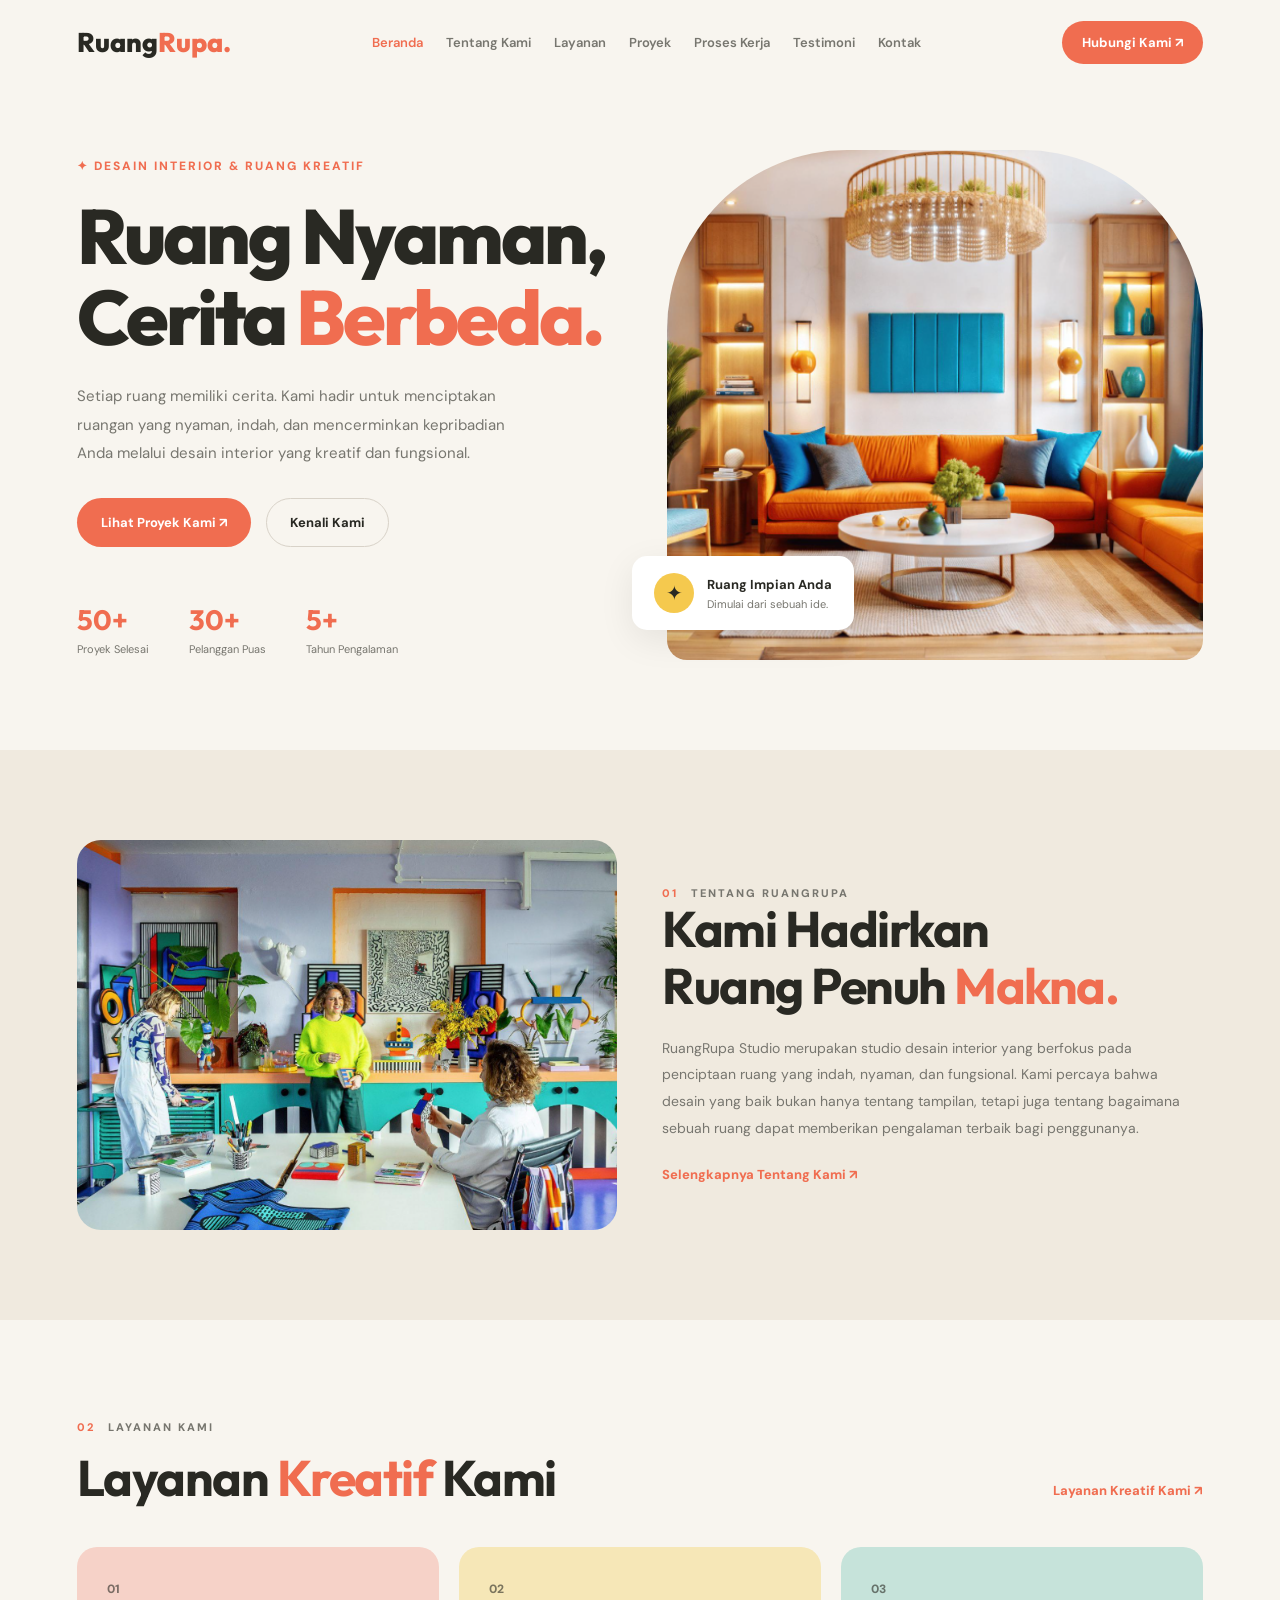
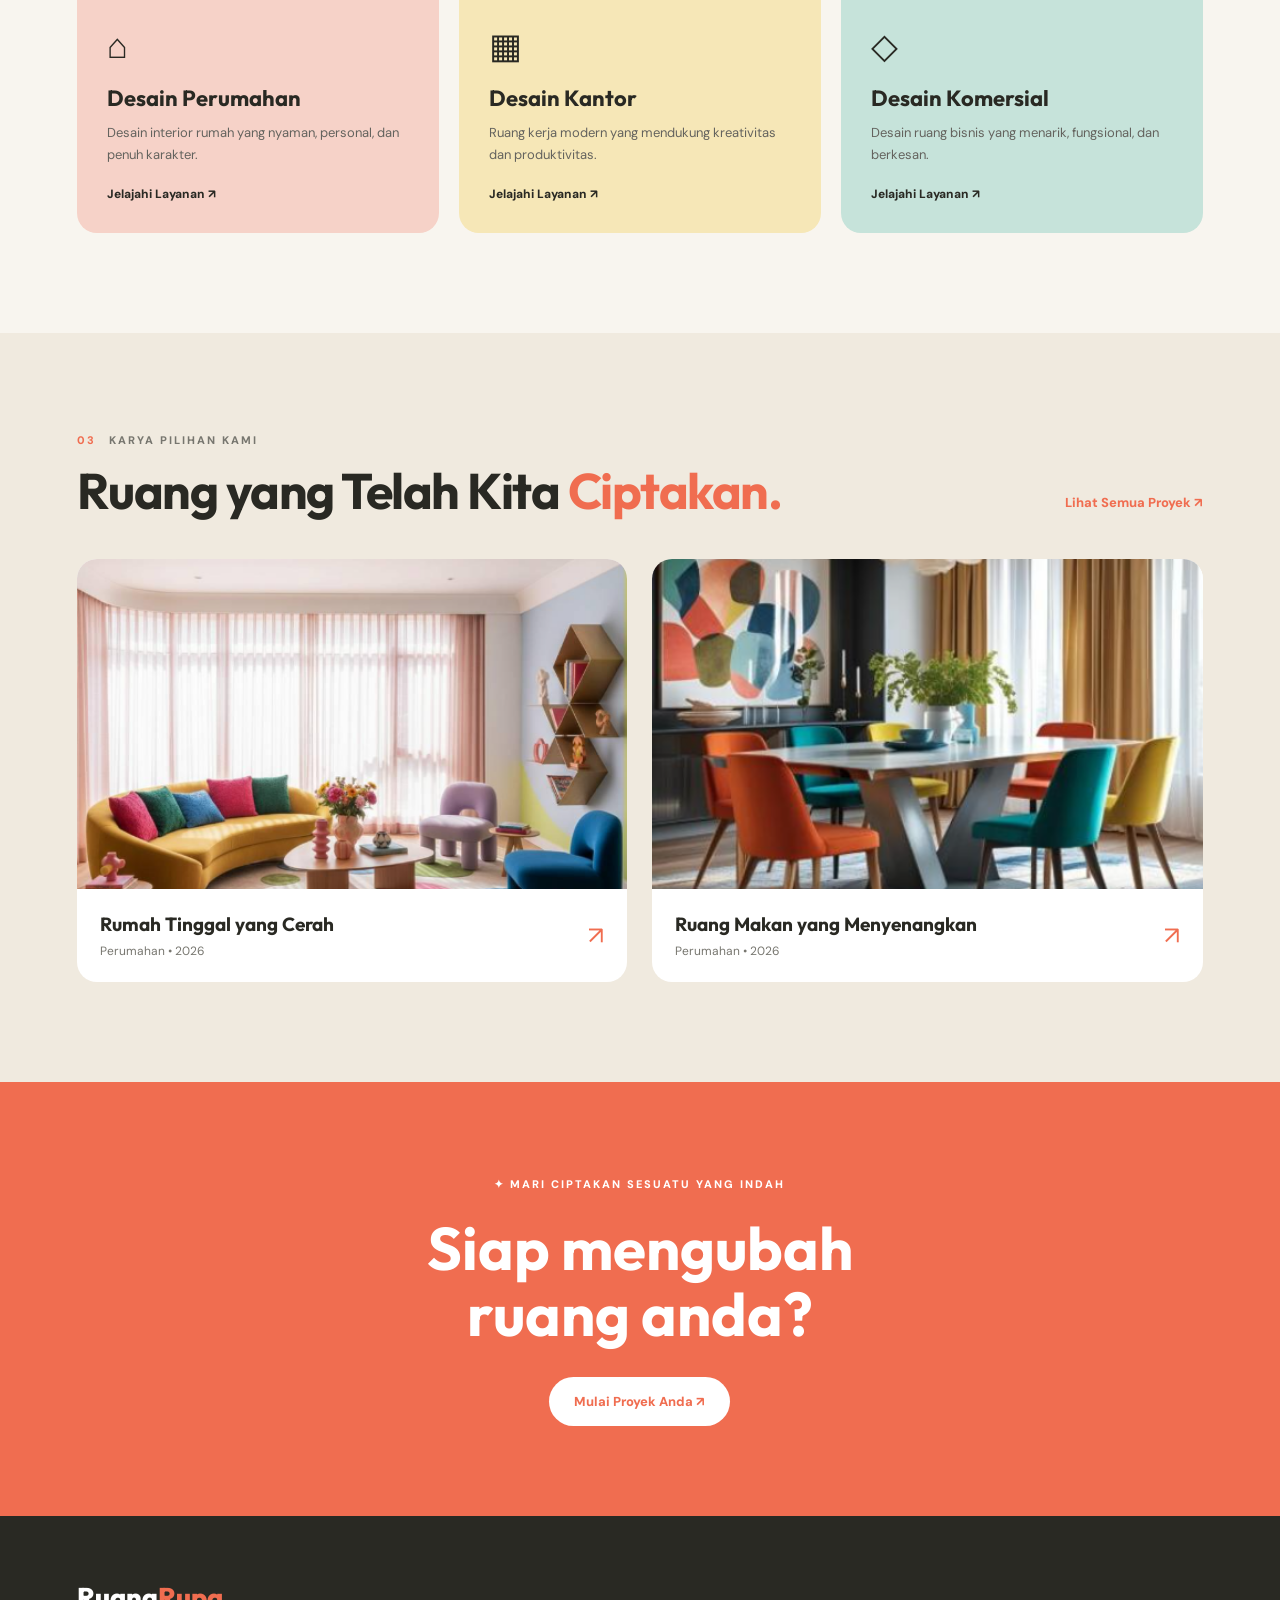
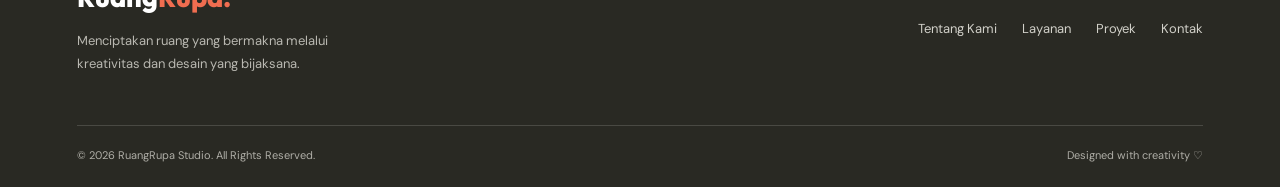
==== index.html @ 7ce514e0 "first commit" ====
<!DOCTYPE html>
<html lang="id">
<head>
    <meta charset="UTF-8">
    <meta name="viewport" content="width=device-width, initial-scale=1.0">
    <title>RuangRupa Studio | Bring Your Space to Life</title>

    <!-- Google Fonts -->
    <link rel="preconnect" href="https://fonts.googleapis.com">
    <link rel="preconnect" href="https://fonts.gstatic.com" crossorigin>
    <link href="https://fonts.googleapis.com/css2?family=DM+Sans:wght@400;500;600;700;800&family=Outfit:wght@400;500;600;700;800&display=swap" rel="stylesheet">

    <!-- CSS -->
    <link rel="stylesheet" href="css/style.css">
</head>
<body>

    <!-- HEADER -->
    <header id="arafah_header">
        <div class="arafah_container arafah_navbar">

            <a href="index.html" class="arafah_logo">
                Ruang<span>Rupa.</span>
            </a>

            <nav class="arafah_nav_menu" id="arafah_nav_menu">
                <a href="index.html" class="arafah_nav_link arafah_active">Beranda</a>
                <a href="about.html" class="arafah_nav_link">Tentang Kami</a>
                <a href="services.html" class="arafah_nav_link">Layanan</a>
                <a href="projects.html" class="arafah_nav_link">Proyek</a>
                <a href="process.html" class="arafah_nav_link">Proses Kerja</a>
                <a href="testimonials.html" class="arafah_nav_link">Testimoni</a>
                <a href="contact.html" class="arafah_nav_link">Kontak</a>
            </nav>

            <a href="contact.html" class="arafah_nav_button">
                Hubungi Kami ↗
            </a>

            <button class="arafah_hamburger" id="arafah_hamburger"
                aria-label="Buka menu" aria-expanded="false">
                ☰
            </button>

        </div>
    </header>


    <!-- HERO SECTION -->
    <section class="arafah_hero">
        <div class="arafah_container arafah_hero_content">

            <div class="arafah_hero_text">
                <span class="arafah_subtitle">
                    ✦ DESAIN INTERIOR & RUANG KREATIF
                </span>

                <h1>
                    Ruang Nyaman,<br>
                    Cerita <span>Berbeda.</span>
                </h1>

                <p>
                    Setiap ruang memiliki cerita. Kami hadir untuk
                    menciptakan ruangan yang nyaman, indah, dan
                    mencerminkan kepribadian Anda melalui desain
                    interior yang kreatif dan fungsional.
                </p>

                <div class="arafah_hero_buttons">
                    <a href="projects.html" class="arafah_btn_primary">
                        Lihat Proyek Kami ↗
                    </a>

                    <a href="about.html" class="arafah_btn_secondary">
                        Kenali Kami
                    </a>
                </div>

                <div class="arafah_hero_stats">
                    <div>
                        <h3>50+</h3>
                        <p>Proyek Selesai</p>
                    </div>

                    <div>
                        <h3>30+</h3>
                        <p>Pelanggan Puas</p>
                    </div>

                    <div>
                        <h3>5+</h3>
                        <p>Tahun Pengalaman</p>
                    </div>
                </div>
            </div>

            <div class="arafah_hero_image">
                <img src="images/hero_interior.png"
                    alt="Desain interior ruang keluarga modern">

                <div class="arafah_floating_card">
                    <span>✦</span>
                    <div>
                        <h4>Ruang Impian Anda</h4>
                        <p>Dimulai dari sebuah ide.</p>
                    </div>
                </div>
            </div>

        </div>
    </section>


    <!-- ABOUT PREVIEW -->
    <section class="arafah_about_section">
        <div class="arafah_container arafah_about_content">
            <div class="arafah_about_image">
                <img src="images/about.png"
                    alt="Desain interior ruang keluarga modern berwarna cerah">
            </div>
            
            <div class="arafah_about_text">
                <div class="arafah_section_label">
                    <span>01</span> TENTANG RUANGRUPA
                </div>
                <h2>
                    Kami Hadirkan<br>
                    Ruang Penuh <span>Makna.</span>
                </h2>

                <p>
                    RuangRupa Studio merupakan studio desain interior yang
                    berfokus pada penciptaan ruang yang indah, nyaman, dan
                    fungsional. Kami percaya bahwa desain yang baik bukan
                    hanya tentang tampilan, tetapi juga tentang bagaimana
                    sebuah ruang dapat memberikan pengalaman terbaik bagi
                    penggunanya.
                </p>

                <a href="about.html" class="arafah_text_link">
                    Selengkapnya Tentang Kami ↗
                </a>
            </div>

        </div>
    </section>


    <!-- SERVICES PREVIEW -->
    <section class="arafah_services_section">
        <div class="arafah_container">

            <div class="arafah_section_heading">
                <div>
                    <div class="arafah_section_label">
                        <span>02</span> LAYANAN KAMI
                    </div>

                    <h2>Layanan <span>Kreatif</span>  Kami</h2>
                </div>

                <a href="services.html" class="arafah_text_link">
                    Layanan Kreatif Kami ↗
                </a>
            </div>

            <div class="arafah_service_grid">

                <div class="arafah_service_card arafah_service_coral">
                    <span class="arafah_service_number">01</span>
                    <div class="arafah_service_icon">⌂</div>
                    <h3>Desain Perumahan</h3>
                    <p>
                        Desain interior rumah yang nyaman,
                        personal, dan penuh karakter.
                    </p>
                    <a href="services.html">Jelajahi Layanan ↗</a>
                </div>

                <div class="arafah_service_card arafah_service_yellow">
                    <span class="arafah_service_number">02</span>
                    <div class="arafah_service_icon">▦</div>
                    <h3>Desain Kantor</h3>
                    <p>
                        Ruang kerja modern yang mendukung
                        kreativitas dan produktivitas.
                    </p>
                    <a href="services.html">Jelajahi Layanan ↗</a>
                </div>

                <div class="arafah_service_card arafah_service_teal">
                    <span class="arafah_service_number">03</span>
                    <div class="arafah_service_icon">◇</div>
                    <h3>Desain Komersial</h3>
                    <p>
                        Desain ruang bisnis yang menarik,
                        fungsional, dan berkesan.
                    </p>
                    <a href="services.html">Jelajahi Layanan ↗</a>
                </div>

            </div>
        </div>
    </section>


    <!-- PROJECT PREVIEW -->
    <section class="arafah_projects_section">
        <div class="arafah_container">

            <div class="arafah_section_heading">
                <div>
                    <div class="arafah_section_label">
                        <span>03</span> KARYA PILIHAN KAMI
                    </div>

                    <h2>Ruang yang Telah Kita <span>Ciptakan.</span></h2>
                </div>

                <a href="projects.html" class="arafah_text_link">
                    Lihat Semua Proyek ↗
                </a>
            </div>

            <div class="arafah_project_grid">

                <a href="projects.html" class="arafah_project_card">
                    <img src="images/ruang-keluarga.png"
                        alt="Desain interior ruang keluarga">
                    <div class="arafah_project_info">
                        <div>
                            <h3>Rumah Tinggal yang Cerah</h3>
                            <p>Perumahan • 2026</p>
                        </div>
                        <span>↗</span>
                    </div>
                </a>

                <a href="projects.html" class="arafah_project_card">
                    <img src="images/ruang-makan.png"
                        alt="Desain interior ruang makan">
                    <div class="arafah_project_info">
                        <div>
                            <h3>Ruang Makan yang Menyenangkan</h3>
                            <p>Perumahan • 2026</p>
                        </div>
                        <span>↗</span>
                    </div>
                </a>

            </div>
        </div>
    </section>


    <!-- CTA -->
    <section class="arafah_cta_section">
        <div class="arafah_container arafah_cta_content">
            <span>✦ MARI CIPTAKAN SESUATU YANG INDAH</span>
            <h2>Siap mengubah<br>ruang anda?</h2>
            <a href="contact.html" class="arafah_btn_light">
                Mulai Proyek Anda ↗
            </a>
        </div>
    </section>


    <!-- FOOTER -->
    <footer id="arafah_footer">
        <div class="arafah_container arafah_footer_content">

            <div>
                <a href="index.html" class="arafah_logo">
                    Ruang<span>Rupa.</span>
                </a>

                <p>
                    Menciptakan ruang yang bermakna melalui
                    kreativitas dan desain yang bijaksana.
                </p>
            </div>

            <div class="arafah_footer_links">
                <a href="about.html">Tentang Kami</a>
                <a href="services.html">Layanan</a>
                <a href="projects.html">Proyek</a>
                <a href="contact.html">Kontak</a>
            </div>

        </div>

        <div class="arafah_container arafah_copyright">
            <p>© 2026 RuangRupa Studio. All Rights Reserved.</p>
            <p>Designed with creativity ♡</p>
        </div>
    </footer>


    <!-- JAVASCRIPT -->
    <script src="js/script.js"></script>

</body>
</html>
---- css/style.css ----
/* ==================================================
   RUANGRUPA STUDIO
   INTERIOR DESIGN & CREATIVE SPACE
   ================================================== */


/* 1. RESET & DASAR */

* {
    margin: 0;
    padding: 0;
    box-sizing: border-box;
}

:root {
    --arafah_coral: #F06D50;
    --arafah_yellow: #F5C94E;
    --arafah_teal: #62B7A5;
    --arafah_purple: #A98BD4;
    --arafah_cream: #F8F5EF;
    --arafah_dark: #292923;
    --arafah_gray: #77766F;
    --arafah_white: #FFFFFF;
}

html {
    scroll-behavior: smooth;
}

body {
    font-family: 'DM Sans', sans-serif;
    background: var(--arafah_cream);
    color: var(--arafah_dark);
}

a {
    text-decoration: none;
    color: inherit;
}

button {
    font-family: inherit;
}

img {
    display: block;
    width: 100%;
    object-fit: cover;
}

.arafah_container {
    width: 88%;
    max-width: 1200px;
    margin: auto;
}


/* 2. HEADER & NAVBAR */

#arafah_header {
    width: 100%;
    background: var(--arafah_cream);
    position: sticky;
    top: 0;
    z-index: 1000;
}

.arafah_navbar {
    min-height: 85px;
    display: flex;
    align-items: center;
    justify-content: space-between;
    gap: 25px;
}

.arafah_logo {
    display: inline-block;
    font-family: 'Outfit', sans-serif;
    font-size: 27px;
    font-weight: 800;
    line-height: 1.2;
    white-space: nowrap;
    flex-shrink: 0;
}

.arafah_logo span {
    color: var(--arafah_coral);
}

.arafah_nav_menu {
    display: flex;
    align-items: center;
    gap: 23px;
}

.arafah_nav_link {
    font-size: 13px;
    font-weight: 600;
    color: var(--arafah_gray);
    transition: 0.3s;
}

.arafah_nav_link:hover,
.arafah_nav_link.arafah_active {
    color: var(--arafah_coral);
}

.arafah_nav_button {
    background: var(--arafah_coral);
    color: white;
    padding: 13px 20px;
    border-radius: 30px;
    font-size: 13px;
    font-weight: 700;
    transition: 0.3s;
}

.arafah_nav_button:hover {
    background: var(--arafah_dark);
    transform: translateY(-3px);
}

.arafah_hamburger {
    display: none;
    background: none;
    border: none;
    font-size: 27px;
    cursor: pointer;
}


/* 3. HERO SECTION */

.arafah_hero {
    padding: 65px 0 90px;
}

.arafah_hero_content {
    display: grid;
    grid-template-columns: 1fr 1fr;
    align-items: center;
    gap: 55px;
}

.arafah_subtitle {
    display: inline-block;
    color: var(--arafah_coral);
    font-size: 12px;
    font-weight: 800;
    letter-spacing: 2px;
    margin-bottom: 22px;
}

.arafah_hero_text h1 {
    font-family: 'Outfit', sans-serif;
    font-size: clamp(55px, 6vw, 83px);
    line-height: 1.05;
    font-weight: 800;
    letter-spacing: -3px;
}

.arafah_hero_text h1 span {
    color: var(--arafah_coral);
}

.arafah_hero_text > p {
    max-width: 450px;
    margin-top: 25px;
    color: var(--arafah_gray);
    font-size: 15px;
    line-height: 1.9;
}

.arafah_hero_buttons {
    display: flex;
    align-items: center;
    gap: 15px;
    margin-top: 30px;
    flex-wrap: wrap;
}

.arafah_btn_primary {
    background: var(--arafah_coral);
    color: white;
    padding: 16px 24px;
    border-radius: 30px;
    font-size: 13px;
    font-weight: 700;
    transition: 0.3s;
}

.arafah_btn_primary:hover {
    background: var(--arafah_dark);
    transform: translateY(-3px);
}

.arafah_btn_secondary {
    border: 1px solid #D8D2C8;
    padding: 15px 23px;
    border-radius: 30px;
    font-size: 13px;
    font-weight: 700;
    transition: 0.3s;
}

.arafah_btn_secondary:hover {
    border-color: var(--arafah_coral);
    color: var(--arafah_coral);
}

.arafah_hero_stats {
    display: flex;
    gap: 40px;
    margin-top: 55px;
    flex-wrap: wrap;
}

.arafah_hero_stats h3 {
    font-family: 'Outfit', sans-serif;
    font-size: 28px;
    color: var(--arafah_coral);
}

.arafah_hero_stats p {
    color: var(--arafah_gray);
    font-size: 11px;
    margin-top: 5px;
}

.arafah_hero_image {
    height: 510px;
    position: relative;
}

.arafah_hero_image > img {
    height: 100%;
    border-radius: 180px 180px 20px 20px;
}

.arafah_floating_card {
    position: absolute;
    bottom: 30px;
    left: -35px;
    background: white;
    padding: 17px 22px;
    border-radius: 15px;
    display: flex;
    align-items: center;
    gap: 13px;
    box-shadow: 0 10px 35px rgba(0,0,0,0.08);
}

.arafah_floating_card > span {
    background: var(--arafah_yellow);
    width: 40px;
    height: 40px;
    display: grid;
    place-items: center;
    border-radius: 50%;
    font-size: 20px;
}

.arafah_floating_card h4 {
    font-size: 13px;
}

.arafah_floating_card p {
    font-size: 11px;
    color: var(--arafah_gray);
    margin-top: 4px;
}


/* 4. SECTION LABEL */

.arafah_section_label {
    font-size: 11px;
    font-weight: 800;
    letter-spacing: 2px;
    color: var(--arafah_gray);
}

.arafah_section_label span {
    color: var(--arafah_coral);
    margin-right: 8px;
}


/* 5. ABOUT SECTION */

.arafah_about_section {
    background: #F0EADF;
    padding: 90px 0;
}

.arafah_about_content {
    display: grid;
    grid-template-columns: 0.7fr 1.3fr;
    gap: 60px;
}

.arafah_about_text h2,
.arafah_section_heading h2 {
    font-family: 'Outfit', sans-serif;
    font-size: clamp(35px, 4vw, 50px);
    line-height: 1.15;
    letter-spacing: -1.5px;
}

.arafah_about_text h2 span,
.arafah_section_heading h2 span {
    color: var(--arafah_coral);
}

.arafah_about_text > p {
    color: var(--arafah_gray);
    max-width: 550px;
    line-height: 1.9;
    font-size: 14px;
    margin-top: 20px;
}

.arafah_text_link {
    display: inline-block;
    color: var(--arafah_coral);
    font-size: 13px;
    font-weight: 800;
    margin-top: 25px;
    transition: 0.3s;
}

.arafah_text_link:hover {
    transform: translateX(5px);
}


/* 6. SERVICES SECTION */

.arafah_services_section,
.arafah_projects_section {
    padding: 100px 0;
}

.arafah_section_heading {
    display: flex;
    align-items: end;
    justify-content: space-between;
    gap: 20px;
    margin-bottom: 40px;
}

.arafah_section_heading h2 {
    margin-top: 15px;
}

.arafah_section_heading > .arafah_text_link {
    margin-bottom: 8px;
}

.arafah_service_grid {
    display: grid;
    grid-template-columns: repeat(3, 1fr);
    gap: 20px;
}

.arafah_service_card {
    padding: 30px;
    border-radius: 20px;
    min-height: 285px;
    position: relative;
    transition: 0.3s;
}

.arafah_service_card:hover {
    transform: translateY(-8px);
}

.arafah_service_coral {
    background: #F6D2C8;
}

.arafah_service_yellow {
    background: #F6E7B7;
}

.arafah_service_teal {
    background: #C6E3DA;
}

.arafah_service_number {
    font-size: 12px;
    font-weight: 800;
    opacity: 0.6;
}

.arafah_service_icon {
    font-size: 35px;
    margin-top: 25px;
}

.arafah_service_card h3 {
    font-family: 'Outfit', sans-serif;
    font-size: 22px;
    margin-top: 15px;
}

.arafah_service_card p {
    color: #64635E;
    font-size: 13px;
    line-height: 1.7;
    margin-top: 10px;
}

.arafah_service_card a {
    display: inline-block;
    margin-top: 20px;
    font-size: 12px;
    font-weight: 800;
}


/* 7. PROJECT SECTION */

.arafah_projects_section {
    background: #F0EADF;
}

.arafah_project_grid {
    display: grid;
    grid-template-columns: repeat(2, 1fr);
    gap: 25px;
}

.arafah_project_card {
    overflow: hidden;
    border-radius: 20px;
    background: white;
}

.arafah_project_card > img {
    height: 330px;
    transition: 0.5s;
}

.arafah_project_card:hover > img {
    transform: scale(1.05);
}

.arafah_project_info {
    display: flex;
    justify-content: space-between;
    align-items: center;
    padding: 23px;
}

.arafah_project_info h3 {
    font-family: 'Outfit', sans-serif;
    font-size: 19px;
}

.arafah_project_info p {
    color: var(--arafah_gray);
    font-size: 12px;
    margin-top: 7px;
}

.arafah_project_info > span {
    color: var(--arafah_coral);
    font-size: 25px;
}


/* 8. CTA SECTION */

.arafah_cta_section {
    padding: 90px 0;
    background: var(--arafah_coral);
    text-align: center;
    color: white;
}

.arafah_cta_content > span {
    font-size: 11px;
    font-weight: 800;
    letter-spacing: 2px;
}

.arafah_cta_content h2 {
    font-family: 'Outfit', sans-serif;
    font-size: clamp(40px, 5vw, 60px);
    line-height: 1.1;
    margin: 22px 0 30px;
}

.arafah_btn_light {
    display: inline-block;
    background: white;
    color: var(--arafah_coral);
    padding: 16px 25px;
    border-radius: 30px;
    font-size: 13px;
    font-weight: 800;
    transition: 0.3s;
}

.arafah_btn_light:hover {
    transform: translateY(-4px);
    background: var(--arafah_dark);
    color: white;
}


/* 9. FOOTER */

#arafah_footer {
    background: var(--arafah_dark);
    color: white;
    padding: 65px 0 25px;
}

.arafah_footer_content {
    display: flex;
    justify-content: space-between;
    gap: 30px;
}

.arafah_footer_content .arafah_logo {
    color: white;
}

.arafah_footer_content > div:first-child > p {
    max-width: 300px;
    color: #B9B8B1;
    font-size: 13px;
    line-height: 1.8;
    margin-top: 15px;
}

.arafah_footer_links {
    display: flex;
    gap: 25px;
    flex-wrap: wrap;
    align-items: center;
}

.arafah_footer_links a {
    font-size: 13px;
    color: #D1D0C9;
    transition: 0.3s;
}

.arafah_footer_links a:hover {
    color: var(--arafah_coral);
}

.arafah_copyright {
    border-top: 1px solid #494943;
    margin-top: 50px;
    padding-top: 22px;
    display: flex;
    justify-content: space-between;
    gap: 15px;
    flex-wrap: wrap;
}

.arafah_copyright p {
    color: #AFAEA7;
    font-size: 11px;
}


/* 10. RESPONSIVE TABLET */

@media (max-width: 1050px) {

    .arafah_nav_menu {
        gap: 12px;
    }

    .arafah_nav_link {
        font-size: 11px;
    }

    .arafah_nav_button {
        padding: 11px 14px;
    }

    .arafah_hero_content {
        gap: 35px;
    }

    .arafah_hero_image {
        height: 430px;
    }
}


/* 11. RESPONSIVE MOBILE */

@media (max-width: 768px) {

    .arafah_container {
        width: 90%;
    }

    .arafah_navbar {
        min-height: 75px;
    }

    .arafah_nav_button {
        display: none;
    }

    .arafah_hamburger {
        display: block;
    }

    .arafah_nav_menu {
        display: none;
        position: absolute;
        top: 75px;
        left: 0;
        width: 100%;
        padding: 25px 5%;
        background: var(--arafah_cream);
        flex-direction: column;
        align-items: flex-start;
        gap: 22px;
        box-shadow: 0 10px 20px rgba(0,0,0,0.06);
    }

    .arafah_nav_menu.arafah_show {
        display: flex;
    }

    .arafah_nav_link {
        font-size: 14px;
    }

    .arafah_hero {
        padding: 45px 0 70px;
    }

    .arafah_hero_content {
        grid-template-columns: 1fr;
    }

    .arafah_hero_text h1 {
        font-size: 60px;
    }

    .arafah_hero_image {
        height: 400px;
        margin: 10px 15px 0;
    }

    .arafah_floating_card {
        left: -15px;
    }

    .arafah_hero_stats {
        gap: 25px;
        margin-top: 40px;
    }

    .arafah_about_section,
    .arafah_services_section,
    .arafah_projects_section {
        padding: 70px 0;
    }

    .arafah_about_content {
        grid-template-columns: 1fr;
        gap: 30px;
    }

    .arafah_section_heading {
        align-items: flex-start;
        flex-direction: column;
    }

    .arafah_service_grid {
        grid-template-columns: 1fr;
    }

    .arafah_project_grid {
        grid-template-columns: 1fr;
    }

    .arafah_project_card > img {
        height: 280px;
    }

    .arafah_footer_content {
        flex-direction: column;
    }

    .arafah_footer_links {
        gap: 18px;
    }

    .arafah_copyright {
        flex-direction: column;
    }
}


/* 12. RESPONSIVE SMALL MOBILE */

@media (max-width: 400px) {

    .arafah_hero_text h1 {
        font-size: 49px;
    }

    .arafah_hero_stats {
        gap: 17px;
    }

    .arafah_hero_stats h3 {
        font-size: 23px;
    }

    .arafah_hero_image {
        height: 320px;
    }

    .arafah_btn_primary,
    .arafah_btn_secondary {
        padding: 13px 17px;
        font-size: 12px;
    }
}

/* =========================================
   HALAMAN TENTANG KAMI
========================================= */

.arafah_about_hero {
    padding: 100px 0;
    background: var(--arafah_cream);
    text-align: center;
}

.arafah_about_hero h1 {
    font-family: 'Outfit', sans-serif;
    font-size: clamp(38px, 5vw, 64px);
    line-height: 1.1;
    margin: 20px 0;
    color: var(--arafah_dark);
}

.arafah_about_hero > .arafah_container > p:last-child {
    max-width: 620px;
    margin: 0 auto;
    line-height: 1.8;
    color: #666;
}

.arafah_about_story {
    padding: 100px 0;
}

.arafah_about_story_grid {
    display: grid;
    grid-template-columns: 1fr 1fr;
    align-items: center;
    gap: 65px;
}

.arafah_about_story_image img {
    width: 100%;
    height: 480px;
    object-fit: cover;
    border-radius: 25px;
}

.arafah_about_story_text h2 {
    font-family: 'Outfit', sans-serif;
    font-size: 38px;
    line-height: 1.2;
    margin: 15px 0 25px;
}

.arafah_about_story_text p:not(.arafah_section_label) {
    color: #666;
    line-height: 1.8;
    margin-bottom: 15px;
}

.arafah_about_vision {
    padding: 90px 0;
    background: var(--arafah_cream);
}

.arafah_vision_grid {
    display: grid;
    grid-template-columns: 1fr 1fr;
    gap: 25px;
    margin-top: 40px;
}

.arafah_vision_card {
    padding: 40px;
    background: white;
    border-radius: 22px;
}

.arafah_vision_main {
    background: var(--arafah_coral);
    color: white;
}

.arafah_vision_card > span {
    font-size: 14px;
    font-weight: 700;
    opacity: 0.7;
}

.arafah_vision_card h3 {
    font-family: 'Outfit', sans-serif;
    font-size: 28px;
    margin: 20px 0;
}

.arafah_vision_card p,
.arafah_vision_card li {
    line-height: 1.8;
}

.arafah_vision_card:not(.arafah_vision_main) li {
    margin-bottom: 12px;
    color: #666;
}

.arafah_about_values {
    padding: 100px 0;
}

.arafah_values_grid {
    display: grid;
    grid-template-columns: repeat(4, 1fr);
    gap: 20px;
    margin-top: 40px;
}

.arafah_value_card {
    padding: 30px 25px;
    border: 1px solid #eee;
    border-radius: 20px;
    transition: 0.3s ease;
}

.arafah_value_card:hover {
    transform: translateY(-7px);
    box-shadow: 0 15px 35px rgba(0, 0, 0, 0.08);
}

.arafah_value_icon {
    width: 55px;
    height: 55px;
    display: flex;
    align-items: center;
    justify-content: center;
    border-radius: 15px;
    background: var(--arafah_cream);
    font-size: 25px;
    margin-bottom: 20px;
}

.arafah_value_card h3 {
    font-family: 'Outfit', sans-serif;
    font-size: 20px;
    margin-bottom: 12px;
}

.arafah_value_card p {
    color: #666;
    font-size: 14px;
    line-height: 1.8;
}

/* RESPONSIF HALAMAN TENTANG KAMI */

@media (max-width: 900px) {
    .arafah_about_story_grid {
        gap: 35px;
    }

    .arafah_values_grid {
        grid-template-columns: repeat(2, 1fr);
    }
}

@media (max-width: 600px) {
    .arafah_about_hero {
        padding: 75px 0;
    }

    .arafah_about_story {
        padding: 65px 0;
    }

    .arafah_about_story_grid,
    .arafah_vision_grid {
        grid-template-columns: 1fr;
    }

    .arafah_about_story_image img {
        height: 300px;
    }

    .arafah_about_story_text h2 {
        font-size: 30px;
    }

    .arafah_vision_card {
        padding: 28px;
    }

    .arafah_about_values {
        padding: 65px 0;
    }

    .arafah_values_grid {
        grid-template-columns: 1fr;
    }
}

/* PENYESUAIAN HALAMAN TENTANG KAMI */

.arafah_about_hero h1 span,
.arafah_about_story_text h2 span,
.arafah_section_heading h2 span {
    color: var(--arafah_coral);
}

.arafah_about_hero .arafah_section_label,
.arafah_about_story_text .arafah_section_label {
    margin-bottom: 20px;
}
/* ABOUT PREVIEW IMAGE */

.arafah_about_content {
    display: grid;
    grid-template-columns: 1fr 1fr;
    align-items: center;
    gap: 45px;
}

.arafah_about_image img {
    width: 100%;
    height: 390px;
    object-fit: cover;
    border-radius: 24px;
    display: block;
}

@media (max-width: 700px) {
    .arafah_about_content {
        grid-template-columns: 1fr;
        gap: 25px;
    }

    .arafah_about_image img {
        height: 280px;
    }
}

/* =====================================
   HALAMAN LAYANAN
===================================== */

.arafah_services_hero {
    padding: 100px 0;
    background: var(--arafah_cream);
    text-align: center;
}

.arafah_services_hero h1 {
    font-family: 'Outfit', sans-serif;
    font-size: clamp(42px, 5vw, 65px);
    line-height: 1.1;
    margin: 20px 0;
}

.arafah_services_hero h1 span,
.arafah_section_heading h2 span {
    color: var(--arafah_coral);
}

.arafah_services_hero > .arafah_container > p:last-child {
    max-width: 650px;
    margin: 0 auto;
    color: #666;
    line-height: 1.8;
}

.arafah_services_detail {
    padding: 90px 0;
}

.arafah_services_detail_grid {
    display: grid;
    grid-template-columns: repeat(3, 1fr);
    gap: 22px;
    margin-top: 40px;
}

.arafah_service_detail_card {
    padding: 30px;
    border-radius: 22px;
    display: flex;
    flex-direction: column;
    min-height: 480px;
    transition: 0.3s ease;
}

.arafah_service_detail_card:hover {
    transform: translateY(-7px);
}

.arafah_detail_coral {
    background: #FCE0D9;
}

.arafah_detail_yellow {
    background: #FBECC5;
}

.arafah_detail_teal {
    background: #D9EFEB;
}

.arafah_detail_top {
    display: flex;
    align-items: center;
    justify-content: space-between;
}

.arafah_detail_top > span {
    font-size: 12px;
    font-weight: 700;
    letter-spacing: 1px;
}

.arafah_detail_icon {
    font-size: 38px;
}

.arafah_service_detail_card h3 {
    font-family: 'Outfit', sans-serif;
    font-size: 26px;
    margin: 25px 0 15px;
}

.arafah_service_detail_card p {
    font-size: 14px;
    line-height: 1.8;
    color: #555;
}

.arafah_service_detail_card h4 {
    font-size: 14px;
    margin: 25px 0 12px;
}

.arafah_service_detail_card ul {
    padding-left: 20px;
    margin-bottom: 25px;
}

.arafah_service_detail_card li {
    font-size: 14px;
    line-height: 1.9;
    color: #555;
}

.arafah_service_detail_card a {
    margin-top: auto;
    padding-top: 18px;
    color: var(--arafah_dark);
    font-weight: 700;
    font-size: 13px;
    text-decoration: none;
}

.arafah_service_detail_card a:hover {
    color: var(--arafah_coral);
}

.arafah_service_benefits {
    padding: 90px 0;
    background: var(--arafah_cream);
}

.arafah_benefit_grid {
    display: grid;
    grid-template-columns: repeat(3, 1fr);
    gap: 22px;
    margin-top: 40px;
}

.arafah_benefit_card {
    background: white;
    padding: 30px;
    border-radius: 20px;
}

.arafah_benefit_card > span {
    font-size: 32px;
    color: var(--arafah_coral);
}

.arafah_benefit_card h3 {
    font-family: 'Outfit', sans-serif;
    font-size: 21px;
    margin: 18px 0 10px;
}

.arafah_benefit_card p {
    color: #666;
    font-size: 14px;
    line-height: 1.8;
}

/* RESPONSIF */

@media (max-width: 900px) {
    .arafah_services_detail_grid {
        grid-template-columns: repeat(2, 1fr);
    }

    .arafah_benefit_grid {
        grid-template-columns: 1fr;
    }
}

@media (max-width: 600px) {
    .arafah_services_hero {
        padding: 70px 0;
    }

    .arafah_services_detail,
    .arafah_service_benefits {
        padding: 65px 0;
    }

    .arafah_services_detail_grid {
        grid-template-columns: 1fr;
    }

    .arafah_service_detail_card {
        min-height: auto;
    }
}

/* =====================================
   HALAMAN PROYEK
===================================== */

.arafah_projects_hero {
    padding: 100px 0;
    background: var(--arafah_cream);
    text-align: center;
}

.arafah_projects_hero h1 {
    font-family: 'Outfit', sans-serif;
    font-size: clamp(42px, 5vw, 65px);
    line-height: 1.1;
    margin: 20px 0;
}

.arafah_projects_hero h1 span {
    color: var(--arafah_coral);
}

.arafah_projects_hero > .arafah_container > p:last-child {
    max-width: 650px;
    margin: 0 auto;
    color: #666;
    line-height: 1.8;
}

.arafah_projects_gallery {
    padding: 90px 0;
}

.arafah_project_gallery_grid {
    display: grid;
    grid-template-columns: repeat(2, 1fr);
    gap: 30px;
    margin-top: 40px;
}

.arafah_gallery_card {
    background: white;
    border-radius: 22px;
    overflow: hidden;
    box-shadow: 0 5px 25px rgba(0, 0, 0, 0.04);
    transition: 0.3s ease;
}

.arafah_gallery_card:hover {
    transform: translateY(-7px);
    box-shadow: 0 15px 35px rgba(0, 0, 0, 0.09);
}

.arafah_gallery_image {
    width: 100%;
    height: 340px;
    overflow: hidden;
}

.arafah_gallery_image img {
    width: 100%;
    height: 100%;
    object-fit: cover;
    display: block;
    transition: transform 0.5s ease;
}

.arafah_gallery_card:hover .arafah_gallery_image img {
    transform: scale(1.05);
}

.arafah_gallery_info {
    padding: 25px 28px;
    display: flex;
    align-items: center;
    justify-content: space-between;
    gap: 15px;
}

.arafah_gallery_info div > span {
    color: var(--arafah_coral);
    font-size: 12px;
    font-weight: 700;
    letter-spacing: 1px;
}

.arafah_gallery_info h3 {
    font-family: 'Outfit', sans-serif;
    font-size: 22px;
    margin: 10px 0;
}

.arafah_gallery_info p {
    color: #777;
    font-size: 14px;
    line-height: 1.7;
}

.arafah_gallery_arrow {
    color: var(--arafah_coral);
    font-size: 25px;
    flex-shrink: 0;
}

/* RESPONSIF */

@media (max-width: 700px) {
    .arafah_projects_hero {
        padding: 70px 0;
    }

    .arafah_projects_gallery {
        padding: 65px 0;
    }

    .arafah_project_gallery_grid {
        grid-template-columns: 1fr;
        gap: 22px;
    }

    .arafah_gallery_image {
        height: 260px;
    }

    .arafah_gallery_info {
        padding: 20px;
    }

    .arafah_gallery_info h3 {
        font-size: 19px;
    }
}

/* =====================================
   HALAMAN PROSES KERJA
===================================== */

.arafah_process_hero {
    padding: 100px 0;
    background: var(--arafah_cream);
    text-align: center;
}

.arafah_process_hero h1 {
    font-family: 'Outfit', sans-serif;
    font-size: clamp(42px, 5vw, 65px);
    line-height: 1.1;
    margin: 20px 0;
}

.arafah_process_hero h1 span {
    color: var(--arafah_coral);
}

.arafah_process_hero p {
    max-width: 650px;
    margin: 0 auto 30px;
    color: #666;
    line-height: 1.8;
}

.arafah_process_steps {
    padding: 90px 0;
}

.arafah_process_timeline {
    max-width: 850px;
    margin: 50px auto 0;
}

.arafah_process_item {
    display: grid;
    grid-template-columns: 75px 1fr;
    gap: 25px;
    position: relative;
    padding-bottom: 45px;
}

.arafah_process_item:not(:last-child)::after {
    content: "";
    position: absolute;
    top: 75px;
    left: 36px;
    width: 2px;
    height: calc(100% - 75px);
    background: #e8e1d7;
}

.arafah_process_number {
    width: 75px;
    height: 75px;
    border-radius: 22px;
    display: flex;
    align-items: center;
    justify-content: center;
    font-family: 'Outfit', sans-serif;
    font-size: 25px;
    font-weight: 800;
    position: relative;
    z-index: 1;
}

.arafah_process_coral {
    background: #FCE0D9;
    color: #D85D45;
}

.arafah_process_yellow {
    background: #FBECC5;
    color: #98701D;
}

.arafah_process_teal {
    background: #D9EFEB;
    color: #3F897B;
}

.arafah_process_purple {
    background: #E9E0F5;
    color: #8062A8;
}

.arafah_process_content {
    padding: 10px 0;
}

.arafah_process_content > span {
    color: var(--arafah_coral);
    font-size: 12px;
    font-weight: 700;
    letter-spacing: 1px;
}

.arafah_process_content h3 {
    font-family: 'Outfit', sans-serif;
    font-size: 25px;
    margin: 10px 0;
}

.arafah_process_content p {
    color: #666;
    font-size: 14px;
    line-height: 1.9;
}

.arafah_process_commitment {
    padding: 75px 0;
    background: var(--arafah_cream);
}

.arafah_commitment_content {
    display: grid;
    grid-template-columns: 100px 1fr;
    align-items: center;
    gap: 30px;
    max-width: 900px;
}

.arafah_commitment_icon {
    width: 100px;
    height: 100px;
    border-radius: 28px;
    background: #FCE0D9;
    color: var(--arafah_coral);
    display: flex;
    align-items: center;
    justify-content: center;
    font-size: 45px;
}

.arafah_commitment_content h2 {
    font-family: 'Outfit', sans-serif;
    font-size: 34px;
    margin: 15px 0;
}

.arafah_commitment_content h2 span {
    color: var(--arafah_coral);
}

.arafah_commitment_content p {
    color: #666;
    font-size: 14px;
    line-height: 1.9;
}

/* RESPONSIF */

@media (max-width: 600px) {
    .arafah_process_hero {
        padding: 70px 0;
    }

    .arafah_process_steps {
        padding: 65px 0;
    }

    .arafah_process_item {
        grid-template-columns: 55px 1fr;
        gap: 18px;
        padding-bottom: 35px;
    }

    .arafah_process_number {
        width: 55px;
        height: 55px;
        border-radius: 16px;
        font-size: 20px;
    }

    .arafah_process_item:not(:last-child)::after {
        top: 55px;
        left: 26px;
        height: calc(100% - 55px);
    }

    .arafah_process_content h3 {
        font-size: 20px;
    }

    .arafah_commitment_content {
        grid-template-columns: 1fr;
        gap: 20px;
    }

    .arafah_commitment_icon {
        width: 70px;
        height: 70px;
        font-size: 32px;
    }

    .arafah_commitment_content h2 {
        font-size: 28px;
    }
}

/* =====================================
   HALAMAN TESTIMONI
===================================== */

.arafah_testimonial_hero {
    padding: 100px 0;
    background: var(--arafah_cream);
    text-align: center;
}

.arafah_testimonial_hero h1 {
    font-family: 'Outfit', sans-serif;
    font-size: clamp(42px, 5vw, 65px);
    line-height: 1.1;
    margin: 20px 0;
}

.arafah_testimonial_hero h1 span {
    color: var(--arafah_coral);
}

.arafah_testimonial_hero p {
    max-width: 650px;
    margin: 0 auto;
    color: #666;
    line-height: 1.8;
}

.arafah_testimonial_section {
    padding: 90px 0;
}

.arafah_testimonial_grid {
    display: grid;
    grid-template-columns: repeat(3, 1fr);
    gap: 22px;
    margin-top: 40px;
}

.arafah_testimonial_card {
    padding: 30px;
    border-radius: 22px;
    display: flex;
    flex-direction: column;
    justify-content: space-between;
    min-height: 300px;
    transition: 0.3s ease;
}

.arafah_testimonial_card:hover {
    transform: translateY(-6px);
}

.arafah_testimonial_coral {
    background: #FCE0D9;
}

.arafah_testimonial_yellow {
    background: #FBECC5;
}

.arafah_testimonial_teal {
    background: #D9EFEB;
}

.arafah_testimonial_purple {
    background: #E9E0F5;
}

.arafah_testimonial_stars {
    color: #D78A24;
    font-size: 19px;
    letter-spacing: 3px;
}

.arafah_testimonial_quote {
    font-size: 15px;
    line-height: 1.9;
    color: #444;
    margin: 22px 0 28px;
}

.arafah_testimonial_profile {
    display: flex;
    align-items: center;
    gap: 13px;
    border-top: 1px solid rgba(0, 0, 0, 0.1);
    padding-top: 20px;
}

.arafah_testimonial_avatar {
    width: 46px;
    height: 46px;
    border-radius: 50%;
    background: white;
    display: flex;
    align-items: center;
    justify-content: center;
    font-family: 'Outfit', sans-serif;
    font-size: 14px;
    font-weight: 800;
    color: var(--arafah_dark);
    flex-shrink: 0;
}

.arafah_testimonial_profile h3 {
    font-family: 'Outfit', sans-serif;
    font-size: 15px;
    margin-bottom: 4px;
}

.arafah_testimonial_profile span {
    font-size: 12px;
    color: #666;
}

.arafah_testimonial_note {
    margin-top: 25px;
    color: #888;
    font-size: 12px;
    text-align: center;
}

/* RESPONSIF */

@media (max-width: 900px) {
    .arafah_testimonial_grid {
        grid-template-columns: repeat(2, 1fr);
    }
}

@media (max-width: 600px) {
    .arafah_testimonial_hero {
        padding: 70px 0;
    }

    .arafah_testimonial_section {
        padding: 65px 0;
    }

    .arafah_testimonial_grid {
        grid-template-columns: 1fr;
    }

    .arafah_testimonial_card {
        min-height: 270px;
    }
}

/* =====================================
   HALAMAN KONTAK
===================================== */

.arafah_contact_hero {
    padding: 100px 0;
    background: var(--arafah_cream);
    text-align: center;
}

.arafah_contact_hero h1 {
    font-family: 'Outfit', sans-serif;
    font-size: clamp(42px, 5vw, 65px);
    line-height: 1.1;
    margin: 20px 0;
}

.arafah_contact_hero h1 span,
.arafah_contact_info h2 span {
    color: var(--arafah_coral);
}

.arafah_contact_hero p {
    max-width: 650px;
    margin: 0 auto;
    color: #666;
    line-height: 1.8;
}

.arafah_contact_section {
    padding: 90px 0;
}

.arafah_contact_grid {
    display: grid;
    grid-template-columns: 0.85fr 1.15fr;
    gap: 55px;
    align-items: start;
}

.arafah_contact_info h2 {
    font-family: 'Outfit', sans-serif;
    font-size: 38px;
    line-height: 1.2;
    margin: 20px 0;
}

.arafah_contact_info > p {
    color: #666;
    font-size: 14px;
    line-height: 1.9;
    margin-bottom: 35px;
}

.arafah_contact_detail {
    display: flex;
    flex-direction: column;
    gap: 24px;
}

.arafah_contact_detail_item {
    display: flex;
    align-items: center;
    gap: 16px;
}

.arafah_contact_icon {
    width: 48px;
    height: 48px;
    border-radius: 15px;
    background: #FCE0D9;
    color: var(--arafah_coral);
    display: flex;
    align-items: center;
    justify-content: center;
    font-size: 23px;
    flex-shrink: 0;
}

.arafah_contact_detail_item span {
    color: #888;
    font-size: 12px;
}

.arafah_contact_detail_item h3 {
    font-family: 'DM Sans', sans-serif;
    font-size: 15px;
    margin-top: 5px;
    overflow-wrap: anywhere;
}

.arafah_contact_note {
    display: flex;
    align-items: center;
    gap: 12px;
    background: var(--arafah_cream);
    padding: 20px;
    border-radius: 16px;
    margin-top: 35px;
}

.arafah_contact_note span {
    color: var(--arafah_coral);
    font-size: 25px;
}

.arafah_contact_note p {
    color: #555;
    font-size: 13px;
    line-height: 1.7;
}

/* FORM */

.arafah_contact_form_box {
    background: white;
    padding: 38px;
    border-radius: 24px;
    box-shadow: 0 8px 35px rgba(0, 0, 0, 0.06);
}

.arafah_contact_form_heading > span {
    color: var(--arafah_coral);
    font-size: 12px;
    font-weight: 700;
    letter-spacing: 1px;
}

.arafah_contact_form_heading h2 {
    font-family: 'Outfit', sans-serif;
    font-size: 27px;
    margin: 12px 0 8px;
}

.arafah_contact_form_heading p {
    color: #777;
    font-size: 13px;
    line-height: 1.7;
    margin-bottom: 28px;
}

.arafah_form_group {
    display: flex;
    flex-direction: column;
    gap: 9px;
    margin-bottom: 20px;
}

.arafah_form_group label {
    font-size: 13px;
    font-weight: 700;
}

.arafah_form_group input,
.arafah_form_group select,
.arafah_form_group textarea {
    width: 100%;
    padding: 14px 15px;
    border: 1px solid #e5e1da;
    border-radius: 11px;
    background: #fff;
    font-family: 'DM Sans', sans-serif;
    font-size: 13px;
    color: var(--arafah_dark);
    outline: none;
    transition: 0.2s ease;
}

.arafah_form_group input:focus,
.arafah_form_group select:focus,
.arafah_form_group textarea:focus {
    border-color: var(--arafah_coral);
    box-shadow: 0 0 0 3px rgba(240, 109, 80, 0.1);
}

.arafah_form_group textarea {
    resize: vertical;
    min-height: 130px;
}

.arafah_form_row {
    display: grid;
    grid-template-columns: 1fr 1fr;
    gap: 15px;
}

.arafah_form_button {
    width: 100%;
    border: none;
    border-radius: 30px;
    padding: 16px 22px;
    background: var(--arafah_coral);
    color: white;
    font-family: 'DM Sans', sans-serif;
    font-size: 14px;
    font-weight: 700;
    cursor: pointer;
    transition: 0.3s ease;
}

.arafah_form_button:hover {
    transform: translateY(-3px);
    opacity: 0.9;
}

.arafah_form_disclaimer {
    text-align: center;
    font-size: 11px;
    color: #999;
    line-height: 1.6;
    margin-top: 15px;
}

/* RESPONSIF */

@media (max-width: 850px) {
    .arafah_contact_grid {
        grid-template-columns: 1fr;
        gap: 40px;
    }
}

@media (max-width: 600px) {
    .arafah_contact_hero {
        padding: 70px 0;
    }

    .arafah_contact_section {
        padding: 60px 0;
    }

    .arafah_contact_form_box {
        padding: 25px 20px;
    }

    .arafah_contact_info h2 {
        font-size: 32px;
    }

    .arafah_form_row {
        grid-template-columns: 1fr;
        gap: 0;
    }
}
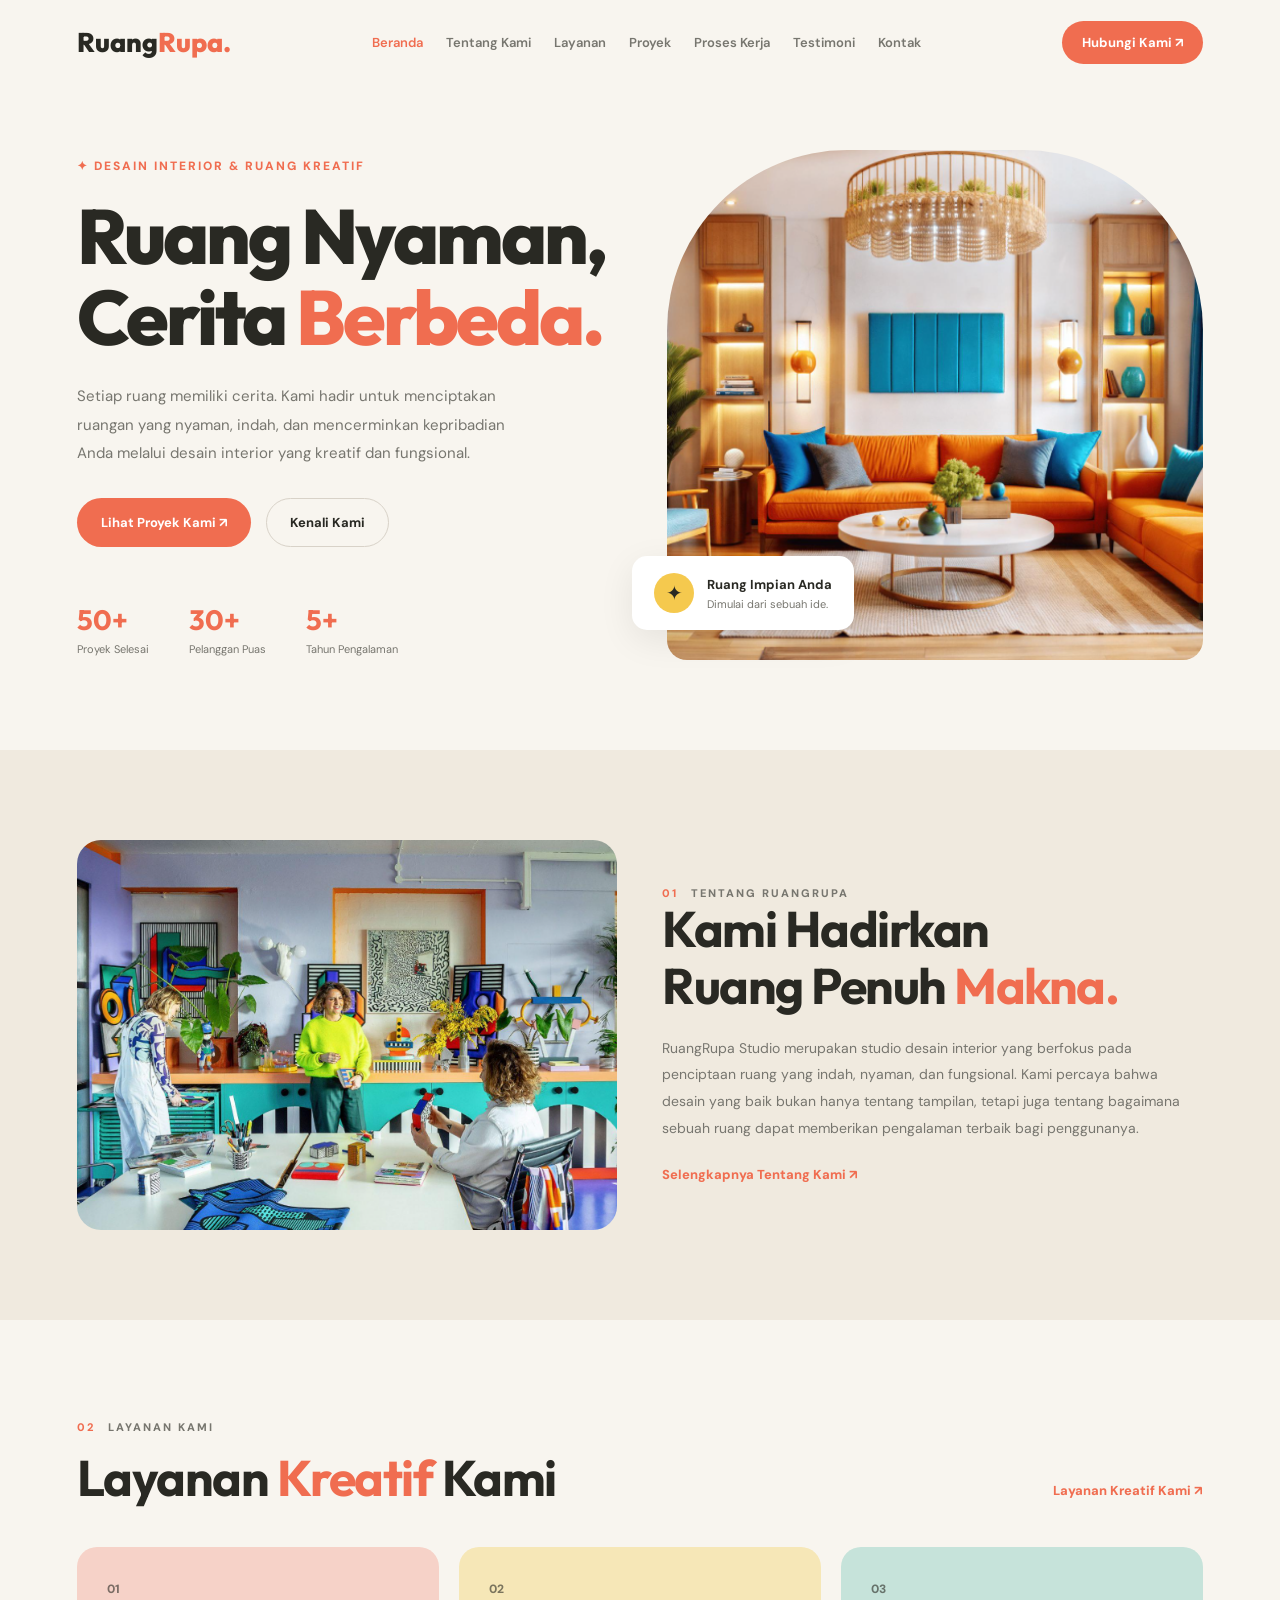
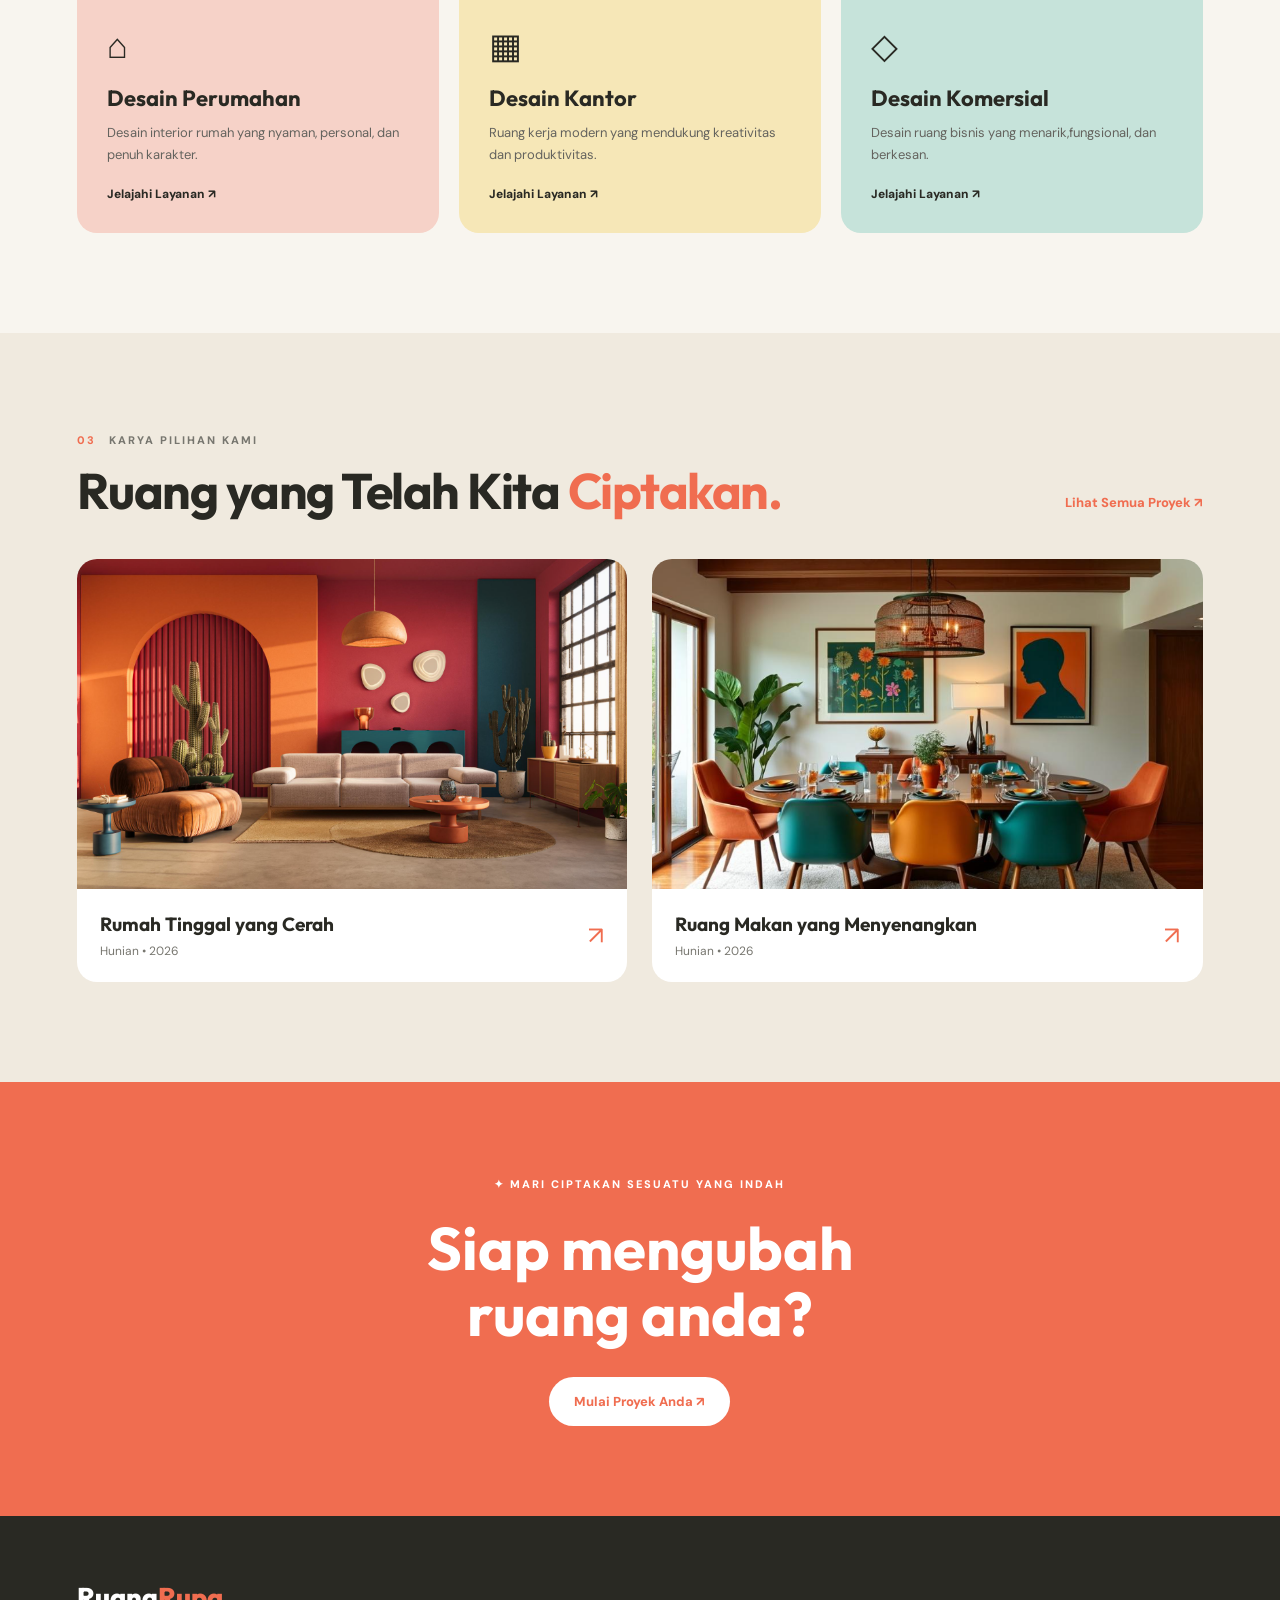
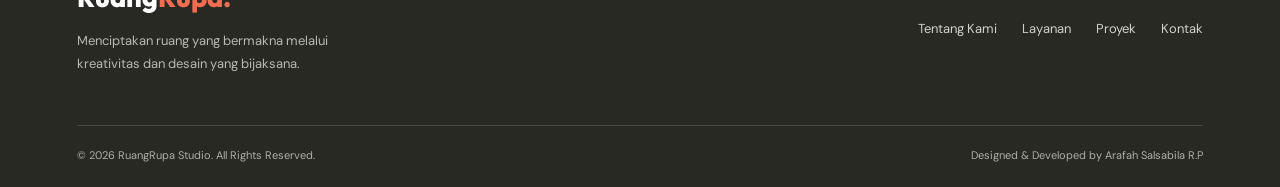
==== commit 7d52b4fd: "Membuat Web RuangRupa Studio" ====
--- a/index.html
+++ b/index.html
@@ -4,7 +4,7 @@
 <head>
     <meta charset="UTF-8">
     <meta name="viewport" content="width=device-width, initial-scale=1.0">
-    <title>RuangRupa Studio | Bring Your Space to Life</title>
+    <title>Beranda | RuangRupa Studio</title>
 
     <!-- Google Fonts -->
     <link rel="preconnect" href="https://fonts.googleapis.com">
@@ -143,7 +143,6 @@
                     Selengkapnya Tentang Kami ↗
                 </a>
             </div>
-
         </div>
     </section>
 
@@ -151,56 +150,39 @@
     <!-- SERVICES PREVIEW -->
     <section class="arafah_services_section">
         <div class="arafah_container">
-
             <div class="arafah_section_heading">
                 <div>
                     <div class="arafah_section_label">
                         <span>02</span> LAYANAN KAMI
                     </div>
-
                     <h2>Layanan <span>Kreatif</span>  Kami</h2>
                 </div>
-
                 <a href="services.html" class="arafah_text_link">
                     Layanan Kreatif Kami ↗
                 </a>
             </div>
-
             <div class="arafah_service_grid">
-
                 <div class="arafah_service_card arafah_service_coral">
                     <span class="arafah_service_number">01</span>
                     <div class="arafah_service_icon">⌂</div>
                     <h3>Desain Perumahan</h3>
-                    <p>
-                        Desain interior rumah yang nyaman,
-                        personal, dan penuh karakter.
-                    </p>
+                    <p>Desain interior rumah yang nyaman, personal, dan penuh karakter.</p>
                     <a href="services.html">Jelajahi Layanan ↗</a>
                 </div>
-
                 <div class="arafah_service_card arafah_service_yellow">
                     <span class="arafah_service_number">02</span>
                     <div class="arafah_service_icon">▦</div>
                     <h3>Desain Kantor</h3>
-                    <p>
-                        Ruang kerja modern yang mendukung
-                        kreativitas dan produktivitas.
-                    </p>
+                    <p>Ruang kerja modern yang mendukung kreativitas dan produktivitas.</p>
                     <a href="services.html">Jelajahi Layanan ↗</a>
                 </div>
-
                 <div class="arafah_service_card arafah_service_teal">
                     <span class="arafah_service_number">03</span>
                     <div class="arafah_service_icon">◇</div>
                     <h3>Desain Komersial</h3>
-                    <p>
-                        Desain ruang bisnis yang menarik,
-                        fungsional, dan berkesan.
-                    </p>
+                    <p>Desain ruang bisnis yang menarik,fungsional, dan berkesan.</p>
                     <a href="services.html">Jelajahi Layanan ↗</a>
                 </div>
-
             </div>
         </div>
     </section>
@@ -209,47 +191,40 @@
     <!-- PROJECT PREVIEW -->
     <section class="arafah_projects_section">
         <div class="arafah_container">
-
             <div class="arafah_section_heading">
                 <div>
                     <div class="arafah_section_label">
                         <span>03</span> KARYA PILIHAN KAMI
                     </div>
-
                     <h2>Ruang yang Telah Kita <span>Ciptakan.</span></h2>
                 </div>
-
                 <a href="projects.html" class="arafah_text_link">
                     Lihat Semua Proyek ↗
                 </a>
             </div>
-
             <div class="arafah_project_grid">
-
-                <a href="projects.html" class="arafah_project_card">
+                <a href="project-ruang-keluarga.html" class="arafah_project_card">
                     <img src="images/ruang-keluarga.png"
                         alt="Desain interior ruang keluarga">
                     <div class="arafah_project_info">
                         <div>
                             <h3>Rumah Tinggal yang Cerah</h3>
-                            <p>Perumahan • 2026</p>
+                            <p>Hunian • 2026</p>
                         </div>
                         <span>↗</span>
                     </div>
                 </a>
-
-                <a href="projects.html" class="arafah_project_card">
+                <a href="project-ruang-makan.html" class="arafah_project_card">
                     <img src="images/ruang-makan.png"
                         alt="Desain interior ruang makan">
                     <div class="arafah_project_info">
                         <div>
                             <h3>Ruang Makan yang Menyenangkan</h3>
-                            <p>Perumahan • 2026</p>
+                            <p>Hunian • 2026</p>
                         </div>
                         <span>↗</span>
                     </div>
                 </a>
-
             </div>
         </div>
     </section>
@@ -293,7 +268,7 @@
 
         <div class="arafah_container arafah_copyright">
             <p>© 2026 RuangRupa Studio. All Rights Reserved.</p>
-            <p>Designed with creativity ♡</p>
+            <p>Designed & Developed by Arafah Salsabila R.P</p>
         </div>
     </footer>
 
--- a/css/style.css
+++ b/css/style.css
@@ -1,9 +1,6 @@
-
 /* ==================================================
    RUANGRUPA STUDIO
-   INTERIOR DESIGN & CREATIVE SPACE
    ================================================== */
-
 
 /* 1. RESET & DASAR */
 
@@ -57,7 +54,6 @@
 
 
 /* 2. HEADER & NAVBAR */
-
 #arafah_header {
     width: 100%;
     background: var(--arafah_cream);
@@ -65,7 +61,6 @@
     top: 0;
     z-index: 1000;
 }
-
 .arafah_navbar {
     min-height: 85px;
     display: flex;
@@ -73,7 +68,6 @@
     justify-content: space-between;
     gap: 25px;
 }
-
 .arafah_logo {
     display: inline-block;
     font-family: 'Outfit', sans-serif;
@@ -83,29 +77,24 @@
     white-space: nowrap;
     flex-shrink: 0;
 }
-
 .arafah_logo span {
     color: var(--arafah_coral);
 }
-
 .arafah_nav_menu {
     display: flex;
     align-items: center;
     gap: 23px;
 }
-
 .arafah_nav_link {
     font-size: 13px;
     font-weight: 600;
     color: var(--arafah_gray);
     transition: 0.3s;
 }
-
 .arafah_nav_link:hover,
 .arafah_nav_link.arafah_active {
     color: var(--arafah_coral);
 }
-
 .arafah_nav_button {
     background: var(--arafah_coral);
     color: white;
@@ -115,12 +104,10 @@
     font-weight: 700;
     transition: 0.3s;
 }
-
 .arafah_nav_button:hover {
     background: var(--arafah_dark);
     transform: translateY(-3px);
 }
-
 .arafah_hamburger {
     display: none;
     background: none;
@@ -131,18 +118,15 @@
 
 
 /* 3. HERO SECTION */
-
 .arafah_hero {
     padding: 65px 0 90px;
 }
-
 .arafah_hero_content {
     display: grid;
     grid-template-columns: 1fr 1fr;
     align-items: center;
     gap: 55px;
 }
-
 .arafah_subtitle {
     display: inline-block;
     color: var(--arafah_coral);
@@ -151,7 +135,6 @@
     letter-spacing: 2px;
     margin-bottom: 22px;
 }
-
 .arafah_hero_text h1 {
     font-family: 'Outfit', sans-serif;
     font-size: clamp(55px, 6vw, 83px);
@@ -159,11 +142,9 @@
     font-weight: 800;
     letter-spacing: -3px;
 }
-
 .arafah_hero_text h1 span {
     color: var(--arafah_coral);
 }
-
 .arafah_hero_text > p {
     max-width: 450px;
     margin-top: 25px;
@@ -171,7 +152,6 @@
     font-size: 15px;
     line-height: 1.9;
 }
-
 .arafah_hero_buttons {
     display: flex;
     align-items: center;
@@ -189,12 +169,10 @@
     font-weight: 700;
     transition: 0.3s;
 }
-
 .arafah_btn_primary:hover {
     background: var(--arafah_dark);
     transform: translateY(-3px);
 }
-
 .arafah_btn_secondary {
     border: 1px solid #D8D2C8;
     padding: 15px 23px;
@@ -203,19 +181,16 @@
     font-weight: 700;
     transition: 0.3s;
 }
-
 .arafah_btn_secondary:hover {
     border-color: var(--arafah_coral);
     color: var(--arafah_coral);
 }
-
 .arafah_hero_stats {
     display: flex;
     gap: 40px;
     margin-top: 55px;
     flex-wrap: wrap;
 }
-
 .arafah_hero_stats h3 {
     font-family: 'Outfit', sans-serif;
     font-size: 28px;
@@ -288,18 +263,15 @@
 
 
 /* 5. ABOUT SECTION */
-
 .arafah_about_section {
     background: #F0EADF;
     padding: 90px 0;
 }
-
 .arafah_about_content {
     display: grid;
     grid-template-columns: 0.7fr 1.3fr;
     gap: 60px;
 }
-
 .arafah_about_text h2,
 .arafah_section_heading h2 {
     font-family: 'Outfit', sans-serif;
@@ -307,12 +279,10 @@
     line-height: 1.15;
     letter-spacing: -1.5px;
 }
-
 .arafah_about_text h2 span,
 .arafah_section_heading h2 span {
     color: var(--arafah_coral);
 }
-
 .arafah_about_text > p {
     color: var(--arafah_gray);
     max-width: 550px;
@@ -320,7 +290,6 @@
     font-size: 14px;
     margin-top: 20px;
 }
-
 .arafah_text_link {
     display: inline-block;
     color: var(--arafah_coral);
@@ -329,19 +298,16 @@
     margin-top: 25px;
     transition: 0.3s;
 }
-
 .arafah_text_link:hover {
     transform: translateX(5px);
 }
 
 
 /* 6. SERVICES SECTION */
-
 .arafah_services_section,
 .arafah_projects_section {
     padding: 100px 0;
 }
-
 .arafah_section_heading {
     display: flex;
     align-items: end;
@@ -349,21 +315,17 @@
     gap: 20px;
     margin-bottom: 40px;
 }
-
 .arafah_section_heading h2 {
     margin-top: 15px;
 }
-
 .arafah_section_heading > .arafah_text_link {
     margin-bottom: 8px;
 }
-
 .arafah_service_grid {
     display: grid;
     grid-template-columns: repeat(3, 1fr);
     gap: 20px;
 }
-
 .arafah_service_card {
     padding: 30px;
     border-radius: 20px;
@@ -371,47 +333,38 @@
     position: relative;
     transition: 0.3s;
 }
-
 .arafah_service_card:hover {
     transform: translateY(-8px);
 }
-
 .arafah_service_coral {
     background: #F6D2C8;
 }
-
 .arafah_service_yellow {
     background: #F6E7B7;
 }
-
 .arafah_service_teal {
     background: #C6E3DA;
 }
-
 .arafah_service_number {
     font-size: 12px;
     font-weight: 800;
     opacity: 0.6;
 }
-
 .arafah_service_icon {
     font-size: 35px;
     margin-top: 25px;
 }
-
 .arafah_service_card h3 {
     font-family: 'Outfit', sans-serif;
     font-size: 22px;
     margin-top: 15px;
 }
-
 .arafah_service_card p {
     color: #64635E;
     font-size: 13px;
     line-height: 1.7;
     margin-top: 10px;
 }
-
 .arafah_service_card a {
     display: inline-block;
     margin-top: 20px;
@@ -421,78 +374,64 @@
 
 
 /* 7. PROJECT SECTION */
-
 .arafah_projects_section {
     background: #F0EADF;
 }
-
 .arafah_project_grid {
     display: grid;
     grid-template-columns: repeat(2, 1fr);
     gap: 25px;
 }
-
 .arafah_project_card {
     overflow: hidden;
     border-radius: 20px;
     background: white;
 }
-
 .arafah_project_card > img {
     height: 330px;
     transition: 0.5s;
 }
-
 .arafah_project_card:hover > img {
     transform: scale(1.05);
 }
-
 .arafah_project_info {
     display: flex;
     justify-content: space-between;
     align-items: center;
     padding: 23px;
 }
-
 .arafah_project_info h3 {
     font-family: 'Outfit', sans-serif;
     font-size: 19px;
 }
-
 .arafah_project_info p {
     color: var(--arafah_gray);
     font-size: 12px;
     margin-top: 7px;
 }
-
 .arafah_project_info > span {
     color: var(--arafah_coral);
     font-size: 25px;
 }
 
-
 /* 8. CTA SECTION */
-
 .arafah_cta_section {
     padding: 90px 0;
     background: var(--arafah_coral);
     text-align: center;
     color: white;
 }
-
 .arafah_cta_content > span {
     font-size: 11px;
     font-weight: 800;
     letter-spacing: 2px;
 }
-
 .arafah_cta_content h2 {
     font-family: 'Outfit', sans-serif;
     font-size: clamp(40px, 5vw, 60px);
     line-height: 1.1;
     margin: 22px 0 30px;
 }
-
 .arafah_btn_light {
     display: inline-block;
     background: white;
@@ -503,7 +442,6 @@
     font-weight: 800;
     transition: 0.3s;
 }
-
 .arafah_btn_light:hover {
     transform: translateY(-4px);
     background: var(--arafah_dark);
@@ -512,23 +450,19 @@
 
 
 /* 9. FOOTER */
-
 #arafah_footer {
     background: var(--arafah_dark);
     color: white;
     padding: 65px 0 25px;
 }
-
 .arafah_footer_content {
     display: flex;
     justify-content: space-between;
     gap: 30px;
 }
-
 .arafah_footer_content .arafah_logo {
     color: white;
 }
-
 .arafah_footer_content > div:first-child > p {
     max-width: 300px;
     color: #B9B8B1;
@@ -536,24 +470,20 @@
     line-height: 1.8;
     margin-top: 15px;
 }
-
 .arafah_footer_links {
     display: flex;
     gap: 25px;
     flex-wrap: wrap;
     align-items: center;
 }
-
 .arafah_footer_links a {
     font-size: 13px;
     color: #D1D0C9;
     transition: 0.3s;
 }
-
 .arafah_footer_links a:hover {
     color: var(--arafah_coral);
 }
-
 .arafah_copyright {
     border-top: 1px solid #494943;
     margin-top: 50px;
@@ -563,7 +493,6 @@
     gap: 15px;
     flex-wrap: wrap;
 }
-
 .arafah_copyright p {
     color: #AFAEA7;
     font-size: 11px;
@@ -1884,3 +1813,260 @@
         gap: 0;
     }
 }
+
+/* =================================
+   DETAIL PROYEK
+================================= */
+
+.arafah_detail_hero {
+    background: var(--arafah_cream);
+    padding: 65px 0 75px;
+}
+
+.arafah_detail_back {
+    display: inline-block;
+    margin-bottom: 35px;
+    color: var(--arafah_dark);
+    text-decoration: none;
+    font-weight: 600;
+    transition: 0.3s;
+}
+
+.arafah_detail_back:hover {
+    color: var(--arafah_coral);
+    transform: translateX(-5px);
+}
+
+.arafah_detail_hero h1 {
+    font-family: 'Outfit', sans-serif;
+    font-size: clamp(40px, 6vw, 70px);
+    line-height: 1.1;
+    color: var(--arafah_dark);
+    margin: 20px 0;
+}
+
+.arafah_detail_hero h1 span {
+    color: var(--arafah_coral);
+}
+
+.arafah_detail_hero p {
+    max-width: 650px;
+    color: #666;
+    line-height: 1.8;
+    font-size: 16px;
+}
+
+.arafah_detail_main {
+    padding: 70px 0;
+}
+
+.arafah_detail_main_image {
+    width: 100%;
+    height: 500px;
+    overflow: hidden;
+    border-radius: 20px;
+}
+
+.arafah_detail_main_image img {
+    width: 100%;
+    height: 100%;
+    object-fit: cover;
+    display: block;
+}
+
+.arafah_detail_meta {
+    display: grid;
+    grid-template-columns: repeat(4, 1fr);
+    gap: 25px;
+    padding: 30px 0;
+    border-bottom: 1px solid #e5e0d8;
+}
+
+.arafah_detail_meta span {
+    font-size: 11px;
+    letter-spacing: 1px;
+    color: #888;
+    font-weight: 700;
+}
+
+.arafah_detail_meta h3 {
+    font-size: 16px;
+    margin-top: 8px;
+    color: var(--arafah_dark);
+}
+
+.arafah_detail_description {
+    padding: 80px 0;
+    background: #fff;
+}
+
+.arafah_detail_description_grid {
+    display: grid;
+    grid-template-columns: 1fr 1fr;
+    gap: 70px;
+}
+
+.arafah_detail_description h2,
+.arafah_detail_gallery h2,
+.arafah_detail_features h2 {
+    font-family: 'Outfit', sans-serif;
+    font-size: clamp(30px, 4vw, 46px);
+    color: var(--arafah_dark);
+    line-height: 1.2;
+    margin-top: 20px;
+}
+
+.arafah_detail_description h2 span,
+.arafah_detail_gallery h2 span,
+.arafah_detail_features h2 span {
+    color: var(--arafah_coral);
+}
+
+.arafah_detail_text p {
+    color: #666;
+    line-height: 1.9;
+    margin-bottom: 18px;
+}
+
+.arafah_detail_features {
+    padding: 80px 0;
+    background: var(--arafah_cream);
+}
+
+.arafah_detail_feature_grid {
+    display: grid;
+    grid-template-columns: repeat(3, 1fr);
+    gap: 25px;
+    margin-top: 40px;
+}
+
+.arafah_detail_feature_card {
+    background: #fff;
+    padding: 30px;
+    border-radius: 18px;
+}
+
+.arafah_detail_feature_number {
+    color: var(--arafah_coral);
+    font-family: 'Outfit', sans-serif;
+    font-size: 32px;
+    font-weight: 700;
+    margin-bottom: 25px;
+}
+
+.arafah_detail_feature_card h3 {
+    color: var(--arafah_dark);
+    font-size: 20px;
+    margin-bottom: 12px;
+}
+
+.arafah_detail_feature_card p {
+    color: #777;
+    line-height: 1.8;
+    font-size: 14px;
+}
+
+.arafah_detail_gallery {
+    padding: 80px 0;
+}
+
+.arafah_detail_gallery_grid {
+    display: grid;
+    grid-template-columns: 1fr 1fr;
+    gap: 25px;
+    margin-top: 40px;
+}
+
+.arafah_detail_gallery_image {
+    height: 320px;
+    border-radius: 18px;
+    overflow: hidden;
+}
+
+.arafah_detail_gallery_image img {
+    width: 100%;
+    height: 100%;
+    object-fit: cover;
+    display: block;
+}
+
+.arafah_detail_gallery_note {
+    color: #888;
+    font-size: 12px;
+    margin-top: 15px;
+    text-align: right;
+}
+
+/* RESPONSIVE DETAIL PROYEK */
+
+@media (max-width: 768px) {
+    .arafah_detail_hero {
+        padding: 45px 0 55px;
+    }
+
+    .arafah_detail_main {
+        padding: 45px 0;
+    }
+
+    .arafah_detail_main_image {
+        height: 300px;
+    }
+
+    .arafah_detail_meta {
+        grid-template-columns: repeat(2, 1fr);
+        gap: 25px 15px;
+    }
+
+    .arafah_detail_description,
+    .arafah_detail_features,
+    .arafah_detail_gallery {
+        padding: 55px 0;
+    }
+
+    .arafah_detail_description_grid {
+        grid-template-columns: 1fr;
+        gap: 25px;
+    }
+
+    .arafah_detail_feature_grid {
+        grid-template-columns: 1fr;
+    }
+
+    .arafah_detail_gallery_grid {
+        grid-template-columns: 1fr;
+    }
+
+    .arafah_detail_gallery_image {
+        height: 260px;
+    }
+}
+
+/* FOTO PADA DESKRIPSI PROYEK */
+
+.arafah_detail_description_image {
+    width: 100%;
+    height: 100%;
+    min-height: 400px;
+    border-radius: 20px;
+    overflow: hidden;
+}
+
+.arafah_detail_description_image img {
+    width: 100%;
+    height: 100%;
+    min-height: 400px;
+    object-fit: cover;
+    display: block;
+}
+
+/* RESPONSIVE */
+@media (max-width: 768px) {
+    .arafah_detail_description_image {
+        min-height: 280px;
+    }
+
+    .arafah_detail_description_image img {
+        min-height: 280px;
+    }
+}
+
